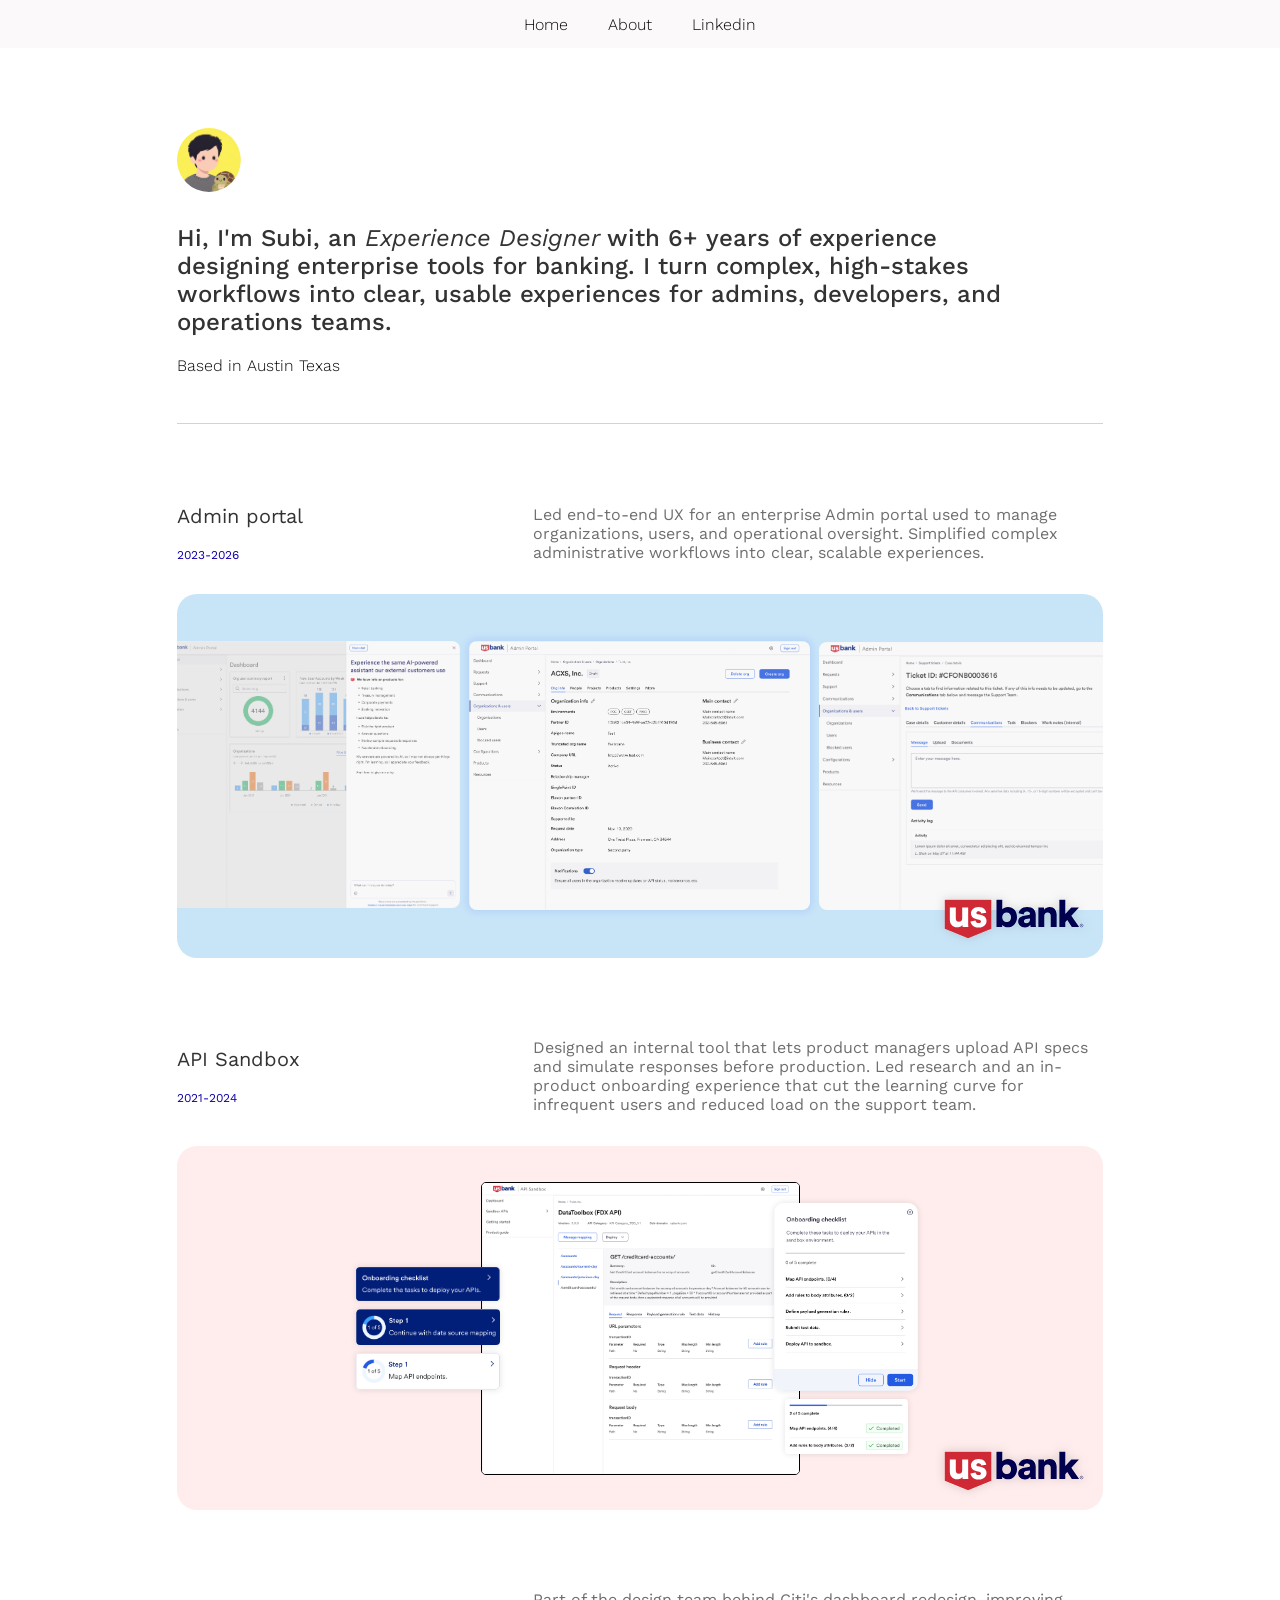
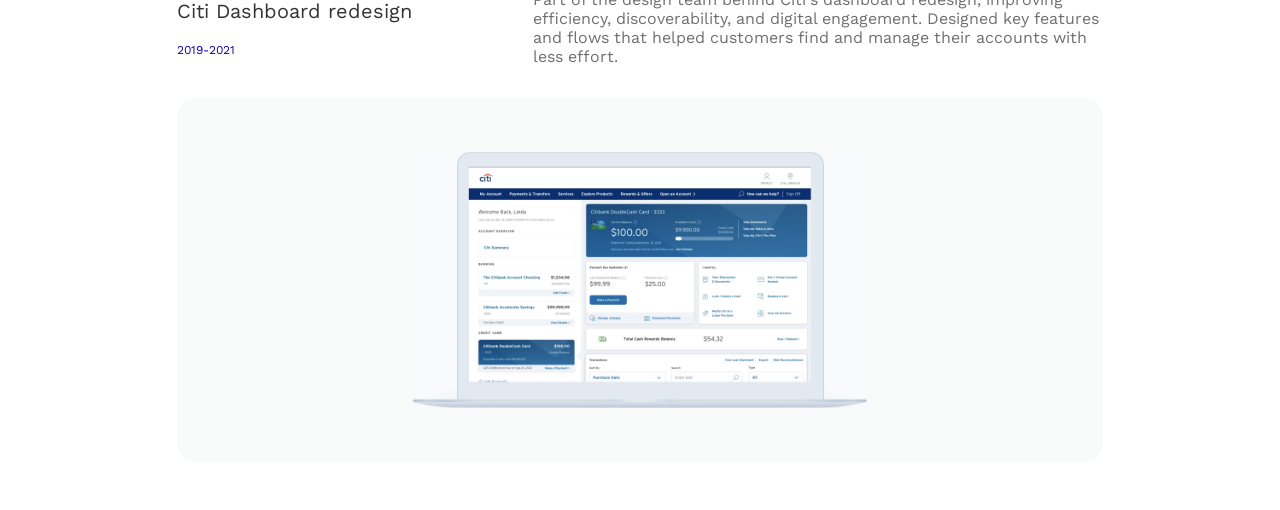
==== index.html @ 7d5cd1f2 "Build homepage from Figma design Co-Authored-By: Claude Opus 5.5 <noreply@anthropic.com>" ====
<!doctype html>
<html lang="en">
<head>
  <meta charset="utf-8">
  <meta name="viewport" content="width=device-width, initial-scale=1">
  <title>Subi Amuti — Experience Designer</title>
  <meta name="description" content="Subi Amuti is an Experience Designer with 6+ years of experience designing enterprise tools for banking.">
  <link rel="preconnect" href="https://fonts.googleapis.com">
  <link rel="preconnect" href="https://fonts.gstatic.com" crossorigin>
  <link href="https://fonts.googleapis.com/css2?family=Work+Sans:ital,wght@0,300;0,400;0,500;1,400&display=swap" rel="stylesheet">
  <link rel="stylesheet" href="css/styles.css">
</head>
<body>
  <nav class="site-nav">
    <a href="index.html" aria-current="page">Home</a>
    <a href="#">About</a>
    <a href="#" target="_blank" rel="noopener">Linkedin</a>
  </nav>

  <main class="container home">
    <header class="intro">
      <div class="avatar">
        <img src="assets/home/avatar.png" alt="Illustrated portrait of Subi">
      </div>
      <h1 class="intro-text">
        Hi, I'm Subi, an <em>Experience Designer</em> with 6+ years of experience designing
        enterprise tools for banking. I turn complex, high-stakes workflows into clear, usable
        experiences for admins, developers, and operations teams.
      </h1>
      <p class="location">Based in Austin Texas</p>
    </header>

    <section class="projects" aria-label="Selected work">
      <a class="project" href="admin-portal.html">
        <div class="project-head">
          <div>
            <h2 class="project-title">Admin portal</h2>
            <p class="project-years">2023-2026</p>
          </div>
          <p class="project-desc">
            Led end-to-end UX for an enterprise Admin portal used to manage organizations, users,
            and operational oversight. Simplified complex administrative workflows into clear,
            scalable experiences.
          </p>
        </div>
        <div class="card card--blue">
          <div class="shot shot--glow" style="--x:292; --y:47; --w:341; --h:269; border-radius:8px">
            <img src="assets/home/admin-1.png" alt="" style="left:0; top:-0.34%; width:100%; height:100.37%">
          </div>
          <div class="shot" style="--x:642; --y:48; --w:284; --h:268; border-radius:8px 0 0 8px">
            <img src="assets/home/admin-2.png" alt="" style="left:-0.35%; top:-0.38%; width:128.87%; height:100.38%">
          </div>
          <div class="shot" style="--x:0; --y:47; --w:283; --h:267; border-radius:0 8px 8px 0">
            <img src="assets/home/admin-3.png" alt="" style="left:-6.71%; top:-0.46%; width:106.71%; height:101.29%">
          </div>
          <div class="card-tint"></div>
          <img class="card-logo" src="assets/home/usbank-logo.svg" alt="U.S. Bank">
        </div>
      </a>

      <a class="project" href="api-sandbox.html">
        <div class="project-head">
          <div>
            <h2 class="project-title">API Sandbox</h2>
            <p class="project-years">2021-2024</p>
          </div>
          <p class="project-desc">
            Designed an internal tool that lets product managers upload API specs and simulate
            responses before production. Led research and an in-product onboarding experience that
            cut the learning curve for infrequent users and reduced load on the support team.
          </p>
        </div>
        <div class="card card--pink">
          <div class="shot" style="--x:304; --y:36; --w:319; --h:293; border:1px solid #000; border-radius:5px">
            <img src="assets/home/sandbox-main.png" alt="" style="left:-0.13%; top:-0.28%; width:100.13%; height:100.21%">
          </div>
          <div class="shot shot--soft" style="--x:597; --y:57; --w:144; --h:188; border-radius:10px">
            <img src="assets/home/sandbox-checklist.png" alt="" style="left:-2.19%; top:-1.34%; width:104.17%; height:103.02%">
          </div>
          <div class="shot shot--soft" style="--x:179; --y:121; --w:144; --h:34; border-radius:3px">
            <img src="assets/home/sandbox-chip-1.png" alt="" style="left:-4.14%; top:-23.87%; width:107.21%; height:138.71%">
          </div>
          <div class="shot shot--soft" style="--x:179; --y:207; --w:144; --h:37; border-radius:4px">
            <img src="assets/home/sandbox-chip-3.png" alt="" style="left:-3.2%; top:-17.76%; width:107.47%; height:135.05%">
          </div>
          <div class="shot shot--soft" style="--x:608; --y:253; --w:123; --h:55; border-radius:4px">
            <img src="assets/home/sandbox-toast.png" alt="" style="left:-2.56%; top:-3.99%; width:103.97%; height:108.55%">
          </div>
          <div class="shot shot--soft" style="--x:179; --y:163; --w:144; --h:36; border-radius:4px">
            <img src="assets/home/sandbox-chip-2.png" alt="" style="left:-3.47%; top:-17%; width:104.21%; height:133.5%">
          </div>
          <img class="card-logo" src="assets/home/usbank-logo.svg" alt="U.S. Bank">
        </div>
      </a>

      <article class="project">
        <div class="project-head">
          <div>
            <h2 class="project-title">Citi Dashboard redesign</h2>
            <p class="project-years">2019-2021</p>
          </div>
          <p class="project-desc">
            Part of the design team behind Citi's dashboard redesign, improving efficiency,
            discoverability, and digital engagement. Designed key features and flows that helped
            customers find and manage their accounts with less effort.
          </p>
        </div>
        <div class="card card--mint">
          <div class="shot" style="--x:235; --y:54; --w:456; --h:256">
            <img src="assets/home/citi.png" alt="" style="left:-6.73%; top:-29%; width:112.34%; height:154%">
          </div>
        </div>
      </article>
    </section>
  </main>
</body>
</html>
---- css/styles.css ----
/* Design tokens from Figma */
:root {
  --text-strong: #333333;
  --text: #0a0a0a;
  --text-muted: #6f6f6f;
  --accent: #1100a8;
  --divider: #d3d3d3;
  --nav-bg: #fbf9f9;
  --bg: #ffffff;
  --content-width: 926px;
  --font: "Work Sans", system-ui, sans-serif;
}

*,
*::before,
*::after { box-sizing: border-box; }

body {
  margin: 0;
  background: var(--bg);
  color: var(--text);
  font-family: var(--font);
  -webkit-font-smoothing: antialiased;
}

h1, h2, p { margin: 0; }
img { display: block; }

/* Navigation */
.site-nav {
  display: flex;
  justify-content: center;
  align-items: center;
  gap: 40px;
  height: 48px;
  background: var(--nav-bg);
}

.site-nav a {
  color: var(--text);
  font-weight: 300;
  font-size: 16px;
  text-decoration: none;
}

.site-nav a:hover { text-decoration: underline; }

/* Layout */
.container {
  max-width: calc(var(--content-width) + 48px);
  margin: 0 auto;
  padding: 80px 24px 48px;
}

/* Intro */
.intro {
  padding-bottom: 48px;
  border-bottom: 1px solid var(--divider);
}

.avatar {
  width: 64px;
  height: 64px;
  border-radius: 50%;
  overflow: hidden;
  margin-bottom: 32px;
}

.avatar img {
  width: 75.97px;
  height: 75.97px;
  margin: -5.84px;
  object-fit: cover;
}

.intro-text {
  max-width: 878px;
  color: var(--text-strong);
  font-size: 24px;
  font-weight: 500;
  line-height: normal;
}

.intro-text em {
  font-weight: 400;
  font-style: italic;
}

.location {
  margin-top: 20px;
  font-size: 16px;
  font-weight: 300;
}

/* Projects */
.projects {
  display: flex;
  flex-direction: column;
  gap: 80px;
  margin-top: 80px;
}

.project {
  display: flex;
  flex-direction: column;
  gap: 32px;
  color: inherit;
  text-decoration: none;
}

.project-head {
  display: grid;
  grid-template-columns: 1fr minmax(0, 570px);
  align-items: center;
  gap: 24px;
}

.project-title {
  color: var(--text-strong);
  font-size: 20px;
  font-weight: 400;
}

.project-years {
  margin-top: 20px;
  color: var(--accent);
  font-size: 12px;
}

.project-desc {
  color: var(--text-muted);
  font-size: 16px;
}

/* Project cards: children are placed in Figma's 926×364 coordinates
   and scaled as percentages, so the collage keeps its shape at any width. */
.card {
  position: relative;
  aspect-ratio: 926 / 364;
  border-radius: 20px;
  overflow: hidden;
}

.card--blue { background: #c3e7ff; }
.card--pink { background: #ffecec; }
.card--mint { background: #f8fbf9; }

.shot {
  position: absolute;
  left: calc(var(--x) / 926 * 100%);
  top: calc(var(--y) / 364 * 100%);
  width: calc(var(--w) / 926 * 100%);
  height: calc(var(--h) / 364 * 100%);
  overflow: hidden;
}

.shot img {
  position: absolute;
  max-width: none;
}

.shot--glow { box-shadow: 0 0 7.8px 3px rgba(107, 151, 254, 0.25); }
.shot--soft { box-shadow: 0 0 6.5px rgba(0, 0, 0, 0.11); }

.card-tint {
  position: absolute;
  inset: 0;
  background: rgba(221, 221, 221, 0.2);
}

/* The logo SVG includes its drop-shadow padding (157.4×57.4 around a 138×38 mark) */
.card-logo {
  position: absolute;
  right: calc(10.3 / 926 * 100%);
  bottom: calc(10.3 / 364 * 100%);
  width: calc(157.4 / 926 * 100%);
  height: auto;
}

a.project .card { transition: transform 0.2s ease, box-shadow 0.2s ease; }
a.project:hover .card {
  transform: translateY(-4px);
  box-shadow: 0 8px 24px rgba(0, 0, 0, 0.08);
}
a.project:hover .project-title { text-decoration: underline; }

/* Phones and small tablets */
@media (max-width: 760px) {
  .container { padding: 48px 16px 40px; }
  .intro-text { font-size: 20px; }
  .projects { gap: 56px; margin-top: 48px; }
  .project { gap: 20px; }
  .project-head { grid-template-columns: 1fr; gap: 12px; }
  .project-years { margin-top: 8px; }
  .card { border-radius: 12px; }
}
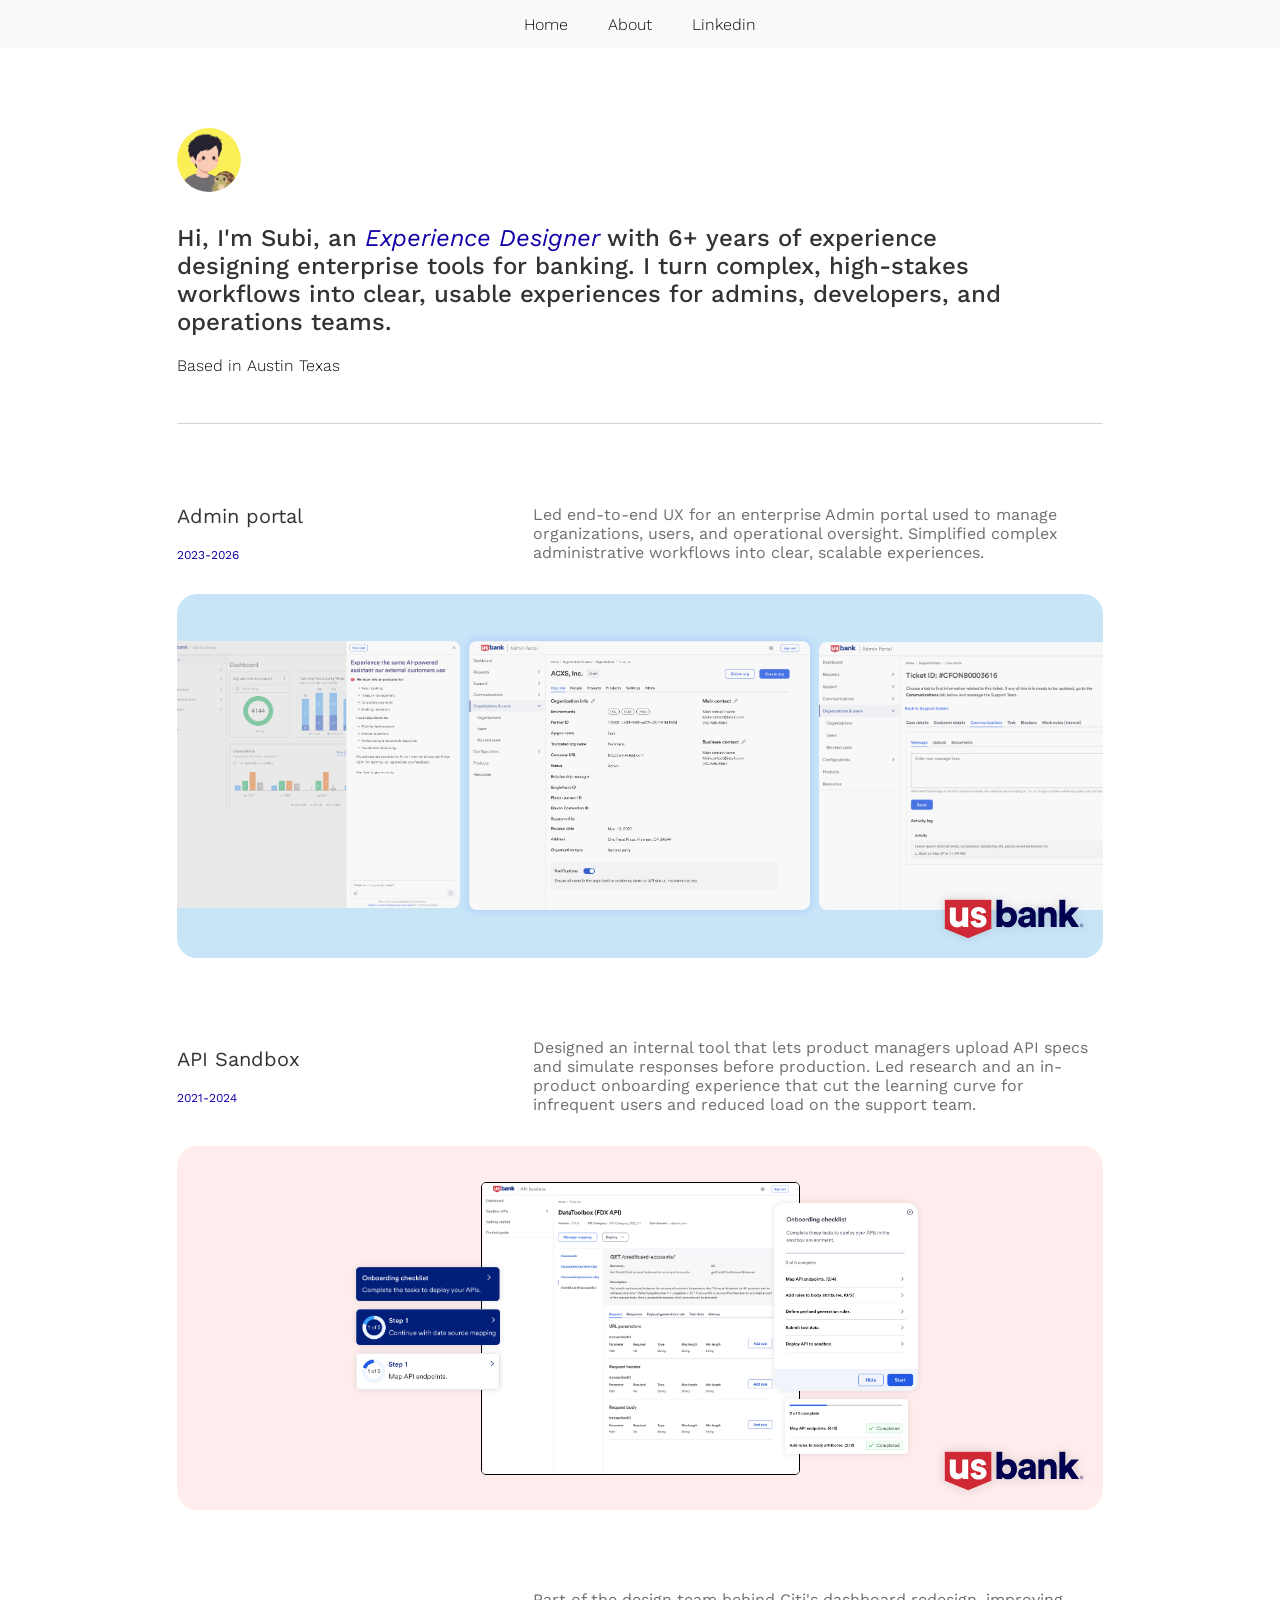
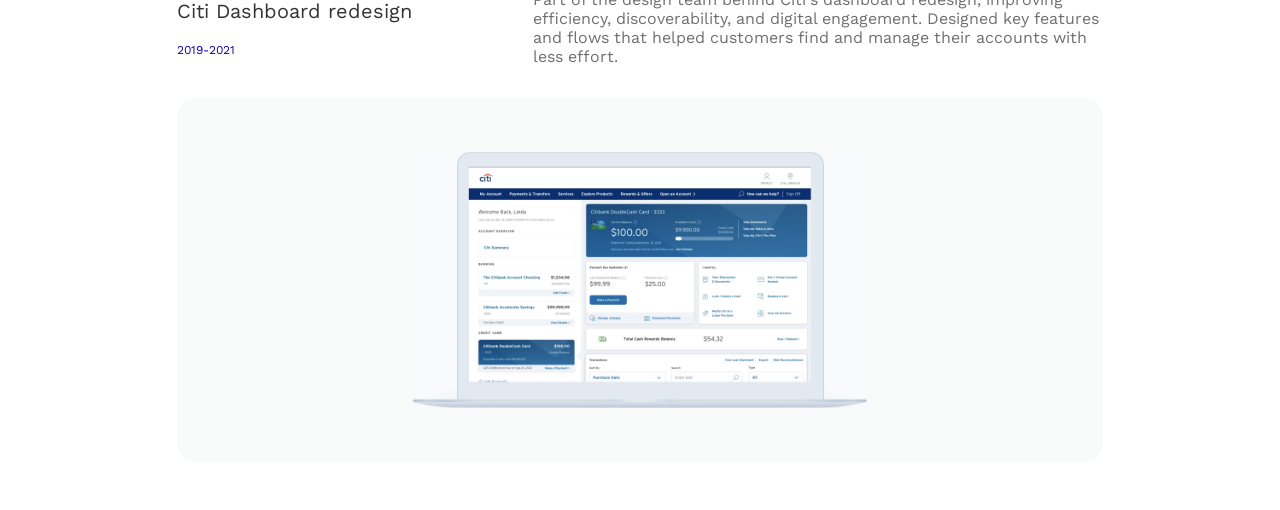
==== commit 16671d23: "Add card hover zoom, WIP bubble on Citi card, rotating headline title Co-Authored-By: Claude Opus 5." ====
--- a/index.html
+++ b/index.html
@@ -23,7 +23,9 @@
         <img src="assets/home/avatar.png" alt="Illustrated portrait of Subi">
       </div>
       <h1 class="intro-text">
-        Hi, I'm Subi, an <em>Experience Designer</em> with 6+ years of experience designing
+        Hi, I'm Subi,
+        <span class="role-rotator" data-roles="an Experience Designer|a Product Designer|a Whatever Designer"><span class="role-text">an <em>Experience Designer</em></span></span>
+        with 6+ years of experience designing
         enterprise tools for banking. I turn complex, high-stakes workflows into clear, usable
         experiences for admins, developers, and operations teams.
       </h1>
@@ -44,16 +46,18 @@
           </p>
         </div>
         <div class="card card--blue">
-          <div class="shot shot--glow" style="--x:292; --y:47; --w:341; --h:269; border-radius:8px">
-            <img src="assets/home/admin-1.png" alt="" style="left:0; top:-0.34%; width:100%; height:100.37%">
+          <div class="card-media">
+            <div class="shot shot--glow" style="--x:292; --y:47; --w:341; --h:269; border-radius:8px">
+              <img src="assets/home/admin-1.png" alt="" style="left:0; top:-0.34%; width:100%; height:100.37%">
+            </div>
+            <div class="shot" style="--x:642; --y:48; --w:284; --h:268; border-radius:8px 0 0 8px">
+              <img src="assets/home/admin-2.png" alt="" style="left:-0.35%; top:-0.38%; width:128.87%; height:100.38%">
+            </div>
+            <div class="shot" style="--x:0; --y:47; --w:283; --h:267; border-radius:0 8px 8px 0">
+              <img src="assets/home/admin-3.png" alt="" style="left:-6.71%; top:-0.46%; width:106.71%; height:101.29%">
+            </div>
+            <div class="card-tint"></div>
           </div>
-          <div class="shot" style="--x:642; --y:48; --w:284; --h:268; border-radius:8px 0 0 8px">
-            <img src="assets/home/admin-2.png" alt="" style="left:-0.35%; top:-0.38%; width:128.87%; height:100.38%">
-          </div>
-          <div class="shot" style="--x:0; --y:47; --w:283; --h:267; border-radius:0 8px 8px 0">
-            <img src="assets/home/admin-3.png" alt="" style="left:-6.71%; top:-0.46%; width:106.71%; height:101.29%">
-          </div>
-          <div class="card-tint"></div>
           <img class="card-logo" src="assets/home/usbank-logo.svg" alt="U.S. Bank">
         </div>
       </a>
@@ -71,33 +75,39 @@
           </p>
         </div>
         <div class="card card--pink">
-          <div class="shot" style="--x:304; --y:36; --w:319; --h:293; border:1px solid #000; border-radius:5px">
-            <img src="assets/home/sandbox-main.png" alt="" style="left:-0.13%; top:-0.28%; width:100.13%; height:100.21%">
-          </div>
-          <div class="shot shot--soft" style="--x:597; --y:57; --w:144; --h:188; border-radius:10px">
-            <img src="assets/home/sandbox-checklist.png" alt="" style="left:-2.19%; top:-1.34%; width:104.17%; height:103.02%">
-          </div>
-          <div class="shot shot--soft" style="--x:179; --y:121; --w:144; --h:34; border-radius:3px">
-            <img src="assets/home/sandbox-chip-1.png" alt="" style="left:-4.14%; top:-23.87%; width:107.21%; height:138.71%">
-          </div>
-          <div class="shot shot--soft" style="--x:179; --y:207; --w:144; --h:37; border-radius:4px">
-            <img src="assets/home/sandbox-chip-3.png" alt="" style="left:-3.2%; top:-17.76%; width:107.47%; height:135.05%">
-          </div>
-          <div class="shot shot--soft" style="--x:608; --y:253; --w:123; --h:55; border-radius:4px">
-            <img src="assets/home/sandbox-toast.png" alt="" style="left:-2.56%; top:-3.99%; width:103.97%; height:108.55%">
-          </div>
-          <div class="shot shot--soft" style="--x:179; --y:163; --w:144; --h:36; border-radius:4px">
-            <img src="assets/home/sandbox-chip-2.png" alt="" style="left:-3.47%; top:-17%; width:104.21%; height:133.5%">
+          <div class="card-media">
+            <div class="shot" style="--x:304; --y:36; --w:319; --h:293; border:1px solid #000; border-radius:5px">
+              <img src="assets/home/sandbox-main.png" alt="" style="left:-0.13%; top:-0.28%; width:100.13%; height:100.21%">
+            </div>
+            <div class="shot shot--soft" style="--x:597; --y:57; --w:144; --h:188; border-radius:10px">
+              <img src="assets/home/sandbox-checklist.png" alt="" style="left:-2.19%; top:-1.34%; width:104.17%; height:103.02%">
+            </div>
+            <div class="shot shot--soft" style="--x:179; --y:121; --w:144; --h:34; border-radius:3px">
+              <img src="assets/home/sandbox-chip-1.png" alt="" style="left:-4.14%; top:-23.87%; width:107.21%; height:138.71%">
+            </div>
+            <div class="shot shot--soft" style="--x:179; --y:207; --w:144; --h:37; border-radius:4px">
+              <img src="assets/home/sandbox-chip-3.png" alt="" style="left:-3.2%; top:-17.76%; width:107.47%; height:135.05%">
+            </div>
+            <div class="shot shot--soft" style="--x:608; --y:253; --w:123; --h:55; border-radius:4px">
+              <img src="assets/home/sandbox-toast.png" alt="" style="left:-2.56%; top:-3.99%; width:103.97%; height:108.55%">
+            </div>
+            <div class="shot shot--soft" style="--x:179; --y:163; --w:144; --h:36; border-radius:4px">
+              <img src="assets/home/sandbox-chip-2.png" alt="" style="left:-3.47%; top:-17%; width:104.21%; height:133.5%">
+            </div>
           </div>
           <img class="card-logo" src="assets/home/usbank-logo.svg" alt="U.S. Bank">
         </div>
       </a>
 
-      <article class="project">
+      <article class="project project--wip" tabindex="0" aria-describedby="wip-message">
         <div class="project-head">
-          <div>
+          <div class="project-meta">
             <h2 class="project-title">Citi Dashboard redesign</h2>
             <p class="project-years">2019-2021</p>
+            <div class="wip-bubble" id="wip-message" role="status">
+              <span class="wip-bubble-ghost" aria-hidden="true">The full case study isn’t available. I’d be happy to walk you through the project in a conversation.</span>
+              <span class="wip-bubble-text"></span>
+            </div>
           </div>
           <p class="project-desc">
             Part of the design team behind Citi's dashboard redesign, improving efficiency,
@@ -106,12 +116,16 @@
           </p>
         </div>
         <div class="card card--mint">
-          <div class="shot" style="--x:235; --y:54; --w:456; --h:256">
-            <img src="assets/home/citi.png" alt="" style="left:-6.73%; top:-29%; width:112.34%; height:154%">
+          <div class="card-media">
+            <div class="shot" style="--x:235; --y:54; --w:456; --h:256">
+              <img src="assets/home/citi.png" alt="" style="left:-6.73%; top:-29%; width:112.34%; height:154%">
+            </div>
           </div>
         </div>
       </article>
     </section>
   </main>
+
+  <script src="js/main.js"></script>
 </body>
 </html>
--- a/css/styles.css
+++ b/css/styles.css
@@ -6,6 +6,7 @@
   --accent: #1100a8;
   --divider: #d3d3d3;
   --nav-bg: #fbf9f9;
+  --imessage-blue: #0b84fe;
   --bg: #ffffff;
   --content-width: 926px;
   --font: "Work Sans", system-ui, sans-serif;
@@ -86,6 +87,32 @@
   font-style: italic;
 }
 
+/* Rotating job title in the headline */
+.role-rotator {
+  display: inline-block;
+  white-space: nowrap;
+  vertical-align: bottom;
+  transition: width 0.4s ease;
+}
+
+.role-text {
+  display: inline-block;
+  transition: transform 0.3s ease, opacity 0.3s ease;
+}
+
+.role-text em { color: var(--accent); }
+
+.role-text.is-leaving {
+  opacity: 0;
+  transform: translateY(-0.5em);
+}
+
+.role-text.is-entering {
+  opacity: 0;
+  transform: translateY(0.5em);
+  transition: none;
+}
+
 .location {
   margin-top: 20px;
   font-size: 16px;
@@ -177,12 +204,97 @@
   height: auto;
 }
 
-a.project .card { transition: transform 0.2s ease, box-shadow 0.2s ease; }
-a.project:hover .card {
-  transform: translateY(-4px);
-  box-shadow: 0 8px 24px rgba(0, 0, 0, 0.08);
-}
+.card-media {
+  position: absolute;
+  inset: 0;
+}
+
+/* Hover: zoom the thumbnail slightly inside the card */
+a.project .card-media { transition: transform 0.4s ease; }
+a.project:hover .card-media,
+a.project:focus-visible .card-media { transform: scale(1.04); }
 a.project:hover .project-title { text-decoration: underline; }
+
+/* Work-in-progress card: iOS-style message bubble with a typewriter effect */
+.project--wip { cursor: pointer; }
+.project--wip:focus-visible { outline: none; }
+.project--wip:focus-visible .card { outline: 2px solid var(--imessage-blue); outline-offset: 4px; }
+
+.project-meta { position: relative; }
+
+/* Floats just below the year, so it doesn't push the layout around */
+.wip-bubble {
+  position: absolute;
+  z-index: 2;
+  left: 0;
+  top: calc(100% + 12px);
+  display: grid;
+  width: max-content;
+  max-width: 260px;
+  padding: 10px 16px;
+  border-radius: 20px;
+  background: var(--imessage-blue);
+  color: #fff;
+  font-size: 16px;
+  line-height: 1.35;
+  opacity: 0;
+  transform: scale(0.6);
+  transform-origin: 0 0;
+  transition: opacity 0.2s ease, transform 0.35s cubic-bezier(0.34, 1.56, 0.64, 1);
+  pointer-events: none;
+}
+
+.project--wip.is-open .wip-bubble {
+  opacity: 1;
+  transform: scale(1);
+}
+
+/* iMessage tail: a blue curve, then a card-colored curve that carves it */
+.wip-bubble::before,
+.wip-bubble::after {
+  content: "";
+  position: absolute;
+  bottom: 0;
+  height: 20px;
+}
+
+.wip-bubble::before {
+  left: -7px;
+  width: 20px;
+  background: var(--imessage-blue);
+  border-bottom-right-radius: 16px 14px;
+}
+
+.wip-bubble::after {
+  left: -26px;
+  width: 26px;
+  background: var(--bg);
+  border-bottom-right-radius: 10px;
+}
+
+/* Ghost text reserves the final size so the bubble doesn't grow while typing */
+.wip-bubble-ghost,
+.wip-bubble-text { grid-area: 1 / 1; }
+.wip-bubble-ghost { visibility: hidden; }
+
+.wip-bubble-text.is-typing::after {
+  content: "";
+  display: inline-block;
+  width: 2px;
+  height: 1.1em;
+  margin-left: 2px;
+  vertical-align: text-bottom;
+  background: currentColor;
+  animation: caret-blink 0.8s steps(1) infinite;
+}
+
+@keyframes caret-blink {
+  50% { opacity: 0; }
+}
+
+@media (prefers-reduced-motion: reduce) {
+  .wip-bubble { transition: opacity 0.2s ease; }
+}
 
 /* Phones and small tablets */
 @media (max-width: 760px) {
@@ -193,4 +305,19 @@
   .project-head { grid-template-columns: 1fr; gap: 12px; }
   .project-years { margin-top: 8px; }
   .card { border-radius: 12px; }
-}
+  /* Single-column layout: open the bubble in place instead of covering the description */
+  .wip-bubble {
+    position: relative;
+    top: auto;
+    max-height: 0;
+    padding: 0 14px;
+    font-size: 14px;
+    transition: opacity 0.2s ease, transform 0.35s cubic-bezier(0.34, 1.56, 0.64, 1),
+      max-height 0.3s ease, margin 0.3s ease, padding 0.3s ease;
+  }
+  .project--wip.is-open .wip-bubble {
+    max-height: 160px;
+    margin-top: 12px;
+    padding: 8px 14px;
+  }
+}
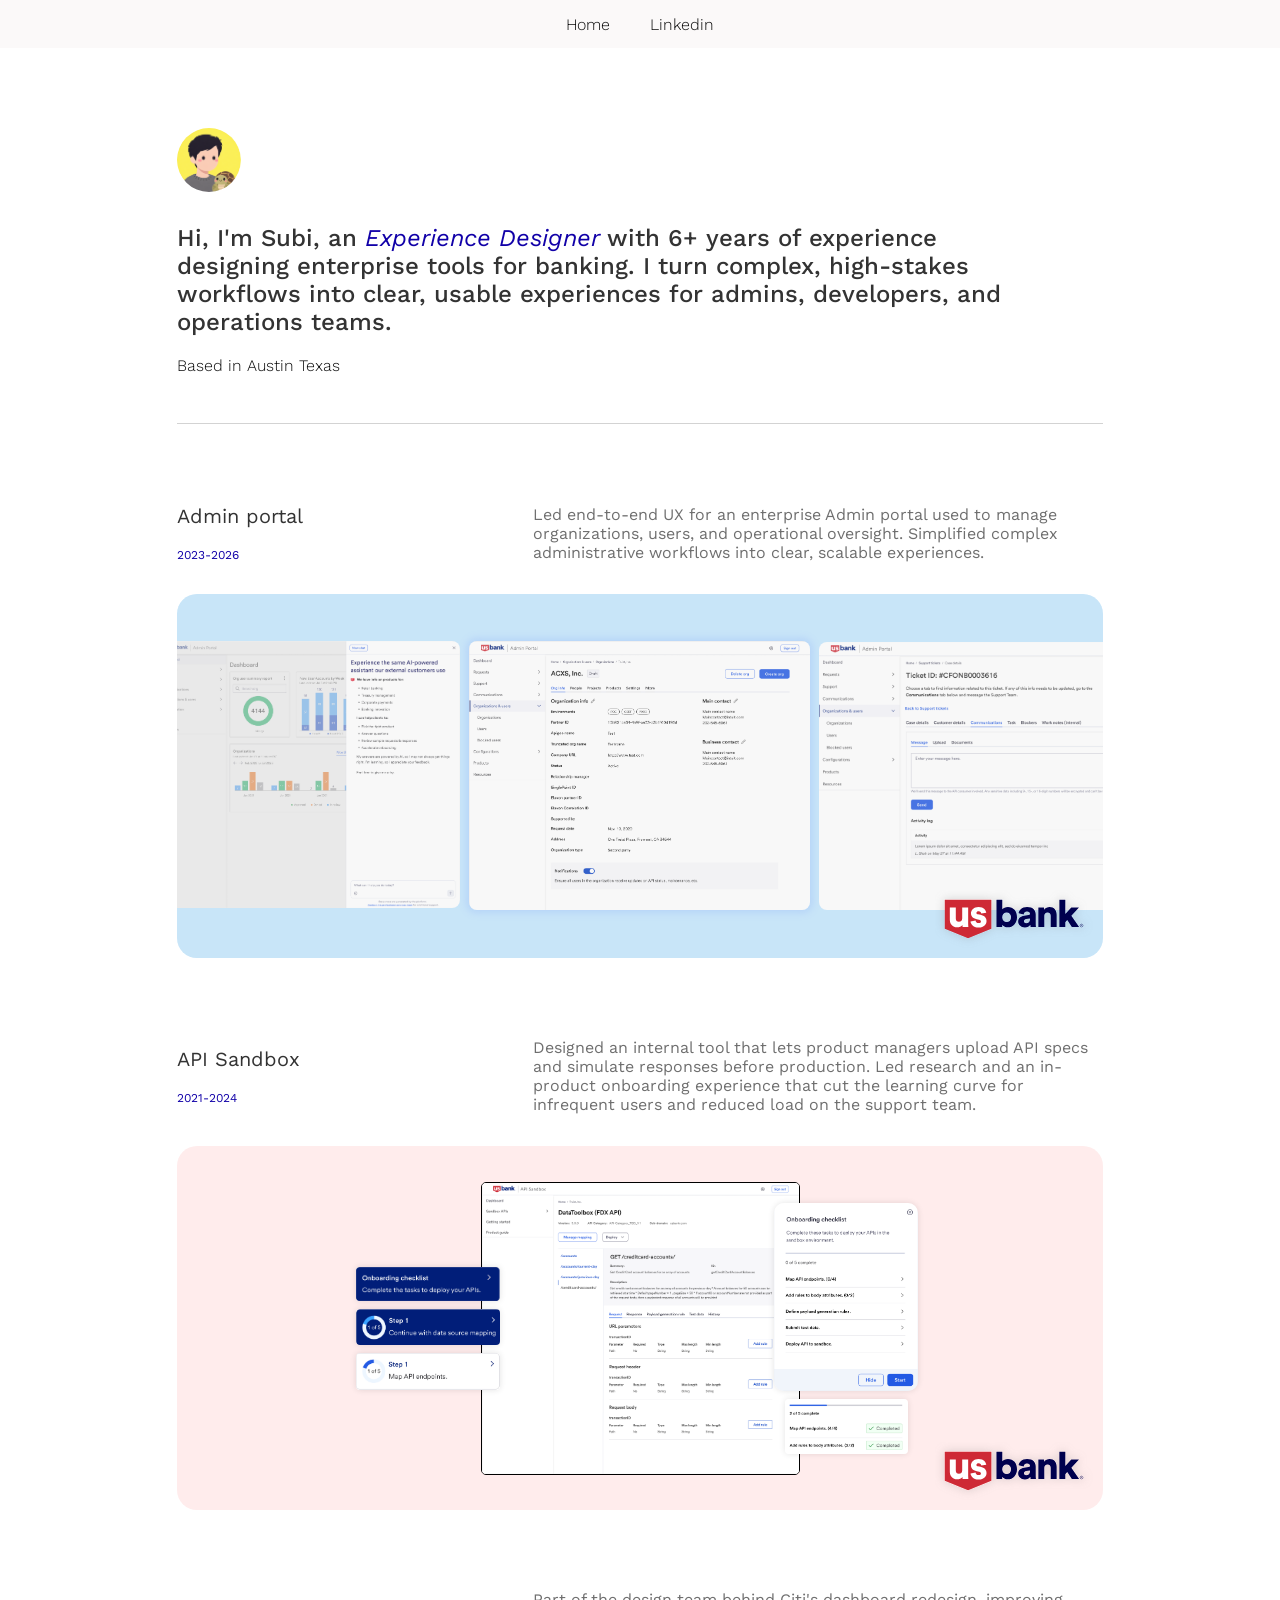
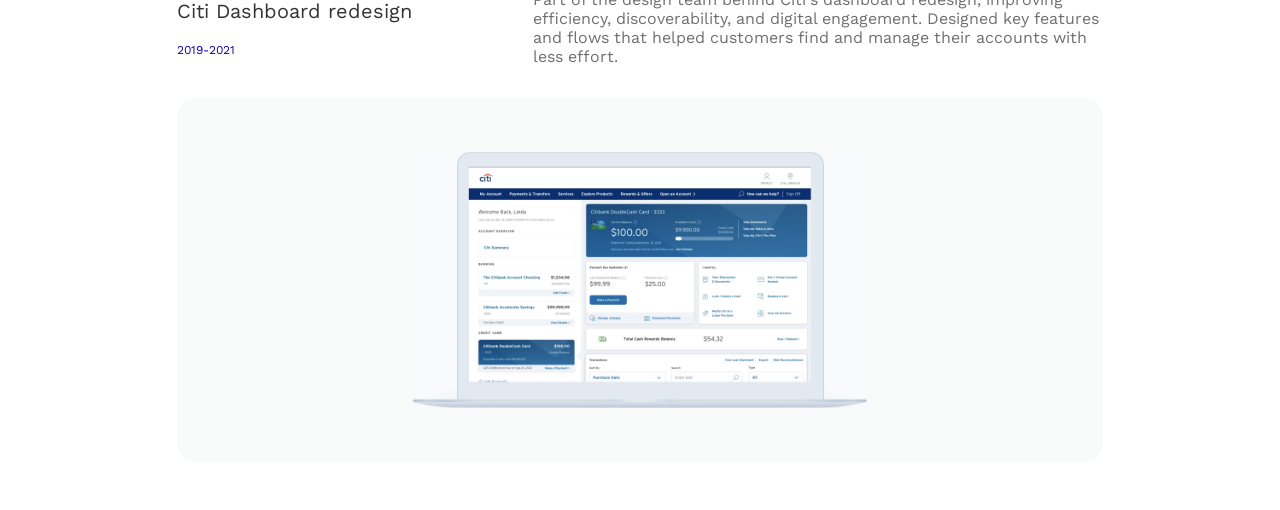
==== commit 4560d8e7: "Add API Sandbox case study, LinkedIn link; remove About link for now Co-Authored-By: Claude Opus 5.5" ====
--- a/index.html
+++ b/index.html
@@ -13,8 +13,7 @@
 <body>
   <nav class="site-nav">
     <a href="index.html" aria-current="page">Home</a>
-    <a href="#">About</a>
-    <a href="#" target="_blank" rel="noopener">Linkedin</a>
+    <a href="https://www.linkedin.com/in/amuti-subi-407277165" target="_blank" rel="noopener">Linkedin</a>
   </nav>
 
   <main class="container home">
--- a/css/styles.css
+++ b/css/styles.css
@@ -296,9 +296,303 @@
   .wip-bubble { transition: opacity 0.2s ease; }
 }
 
+/* ---------- Case study pages ---------- */
+.case { padding-bottom: 216px; }
+
+.case-nav {
+  display: flex;
+  justify-content: space-between;
+  margin-bottom: 40px;
+}
+
+.case-nav a {
+  display: inline-flex;
+  align-items: center;
+  gap: 12px;
+  color: var(--accent);
+  font-size: 16px;
+  text-decoration: none;
+}
+
+.case-nav a:hover { text-decoration: underline; }
+.case-nav img.flip { transform: scaleX(-1); }
+
+/* Info notice (blue bar on top) */
+.notice {
+  display: flex;
+  gap: 12px;
+  align-items: flex-start;
+  padding: 20px 20px 17px 16px;
+  border: 1px solid #aad2ff;
+  border-top: 0;
+  border-radius: 4px;
+  background: #eef6ff;
+  box-shadow: 0 1px 1.5px rgba(0, 0, 0, 0.12);
+  position: relative;
+  overflow: hidden;
+  margin-bottom: 40px;
+}
+
+.notice::before {
+  content: "";
+  position: absolute;
+  top: 0;
+  left: 0;
+  right: 0;
+  height: 4px;
+  background: #235ae4;
+}
+
+.notice img { flex: none; }
+
+.notice p {
+  color: #2e2e32;
+  font-size: 14px;
+  line-height: 21px;
+}
+
+.case-head .project-title {
+  font-size: 20px;
+  font-weight: 700;
+}
+
+.case-head .project-years { color: var(--text-muted); }
+.case-head strong { color: var(--text); font-weight: 400; }
+
+.case-hero {
+  margin: 40px 0 0;
+}
+
+.case-hero img {
+  width: 100%;
+  aspect-ratio: 926 / 364;
+  object-fit: cover;
+  border-radius: 20px;
+}
+
+.case-hero figcaption {
+  margin-top: 8px;
+  color: var(--text-muted);
+  font-size: 12px;
+  text-align: center;
+}
+
+.case-section { margin-top: 60px; }
+
+.case-section h2 {
+  margin-bottom: 20px;
+  color: var(--text-strong);
+  font-size: 20px;
+  font-weight: 700;
+}
+
+.challenges {
+  margin: 0;
+  padding-left: 24px;
+  color: var(--text-muted);
+  font-size: 16px;
+  line-height: 1.5;
+}
+
+.challenges li + li { margin-top: 12px; }
+
+.challenges strong { color: var(--text); font-weight: 400; }
+
+.features {
+  display: flex;
+  flex-direction: column;
+  gap: 32px;
+}
+
+.feature {
+  display: flex;
+  flex-direction: column;
+  gap: 10px;
+}
+
+.feature h3 {
+  margin: 0;
+  color: var(--text);
+  font-size: 16px;
+  font-weight: 500;
+}
+
+.feature p,
+.case-muted {
+  color: var(--text-muted);
+  font-size: 16px;
+  line-height: 1.5;
+}
+
+.case-contact { font-size: 16px; }
+.case-contact a { color: var(--accent); text-decoration: none; }
+.case-contact a:hover { text-decoration: underline; }
+
+/* Body copy on case study pages */
+.case-text {
+  color: var(--text-muted);
+  font-size: 16px;
+  line-height: 1.5;
+}
+
+.case-text + .case-text { margin-top: 24px; }
+
+.research-steps { margin-top: 40px; gap: 40px; }
+
+/* Browser mockup around a product screenshot */
+.browser-frame {
+  max-width: 850px;
+  margin: 58px auto 0;
+  border-radius: 8px;
+  overflow: hidden;
+  background: #fff;
+  box-shadow: 0 8px 20px rgba(31, 46, 77, 0.18);
+}
+
+.browser-toolbar {
+  position: relative;
+  display: flex;
+  align-items: center;
+  justify-content: center;
+  height: 34px;
+  background: #f2f5fa;
+}
+
+.browser-dots {
+  position: absolute;
+  left: 13px;
+  display: flex;
+  gap: 5px;
+}
+
+.browser-dots i {
+  width: 7.3px;
+  height: 7.3px;
+  border-radius: 50%;
+  background: #ff5e57;
+}
+
+.browser-dots i:nth-child(2) { background: #ffbd2e; }
+.browser-dots i:nth-child(3) { background: #33c75c; }
+
+.browser-address {
+  width: 60%;
+  height: 20.4px;
+  padding-left: 12px;
+  border-radius: 4.86px;
+  background: #fff;
+  color: #596375;
+  font: 7.9px/20.4px Inter, system-ui, sans-serif;
+}
+
+.browser-shot {
+  width: 100%;
+  aspect-ratio: 851 / 462;
+  object-fit: cover;
+  object-position: top;
+}
+
+/* Two-column grid of grey cards */
+.case-section .h2-loose { margin-bottom: 32px; }
+
+.card-grid {
+  display: grid;
+  grid-template-columns: 1fr 1fr;
+  gap: 32px 24px;
+}
+
+.info-card {
+  min-height: 162px;
+  padding: 32px 38px;
+  border-radius: 20px;
+  background: #f7f7f7;
+}
+
+.info-card h3,
+.solution-text h3 {
+  margin: 0 0 16px;
+  color: var(--text);
+  font-size: 16px;
+  font-weight: 500;
+}
+
+.info-card p,
+.solution-text p {
+  max-width: 375px;
+  color: var(--text-muted);
+  font-size: 16px;
+  line-height: 1.5;
+}
+
+/* Captioned images */
+.case-figure {
+  margin: 40px 0 0;
+  display: flex;
+  flex-direction: column;
+  align-items: center;
+  gap: 24px;
+}
+
+.case-figure figcaption {
+  color: var(--text-muted);
+  font-size: 12px;
+  text-align: center;
+}
+
+.case-figure img { width: 100%; height: auto; }
+
+/* Image cropped the same way as in Figma */
+.crop {
+  position: relative;
+  aspect-ratio: var(--ratio);
+  overflow: hidden;
+}
+
+.crop img {
+  position: absolute;
+  max-width: none;
+}
+
+.flow-diagram {
+  max-width: 850px;
+  margin: 32px auto 0;
+}
+
+/* Solution: text on the left, visual on the right */
+.solution-rows {
+  display: flex;
+  flex-direction: column;
+  gap: 48px;
+  margin-top: 60px;
+}
+
+.solution-row {
+  display: grid;
+  grid-template-columns: 1fr 1fr;
+  gap: 24px;
+  align-items: center;
+}
+
+.solution-row .solution-text p { max-width: none; }
+.solution-text p + p { margin-top: 24px; }
+
+.next-up { margin-top: 40px; }
+.next-up p { max-width: none; }
+
+.case-section > .case-contact { margin-top: 40px; }
+
 /* Phones and small tablets */
 @media (max-width: 760px) {
   .container { padding: 48px 16px 40px; }
+  .case { padding-bottom: 96px; }
+  .case-section { margin-top: 48px; }
+  .case-hero img { border-radius: 12px; }
+  .card-grid,
+  .solution-row { grid-template-columns: 1fr; }
+  .card-grid { gap: 16px; }
+  .info-card { min-height: 0; padding: 24px; }
+  .solution-rows { gap: 40px; margin-top: 40px; }
+  .browser-frame { margin-top: 40px; }
   .intro-text { font-size: 20px; }
   .projects { gap: 56px; margin-top: 48px; }
   .project { gap: 20px; }
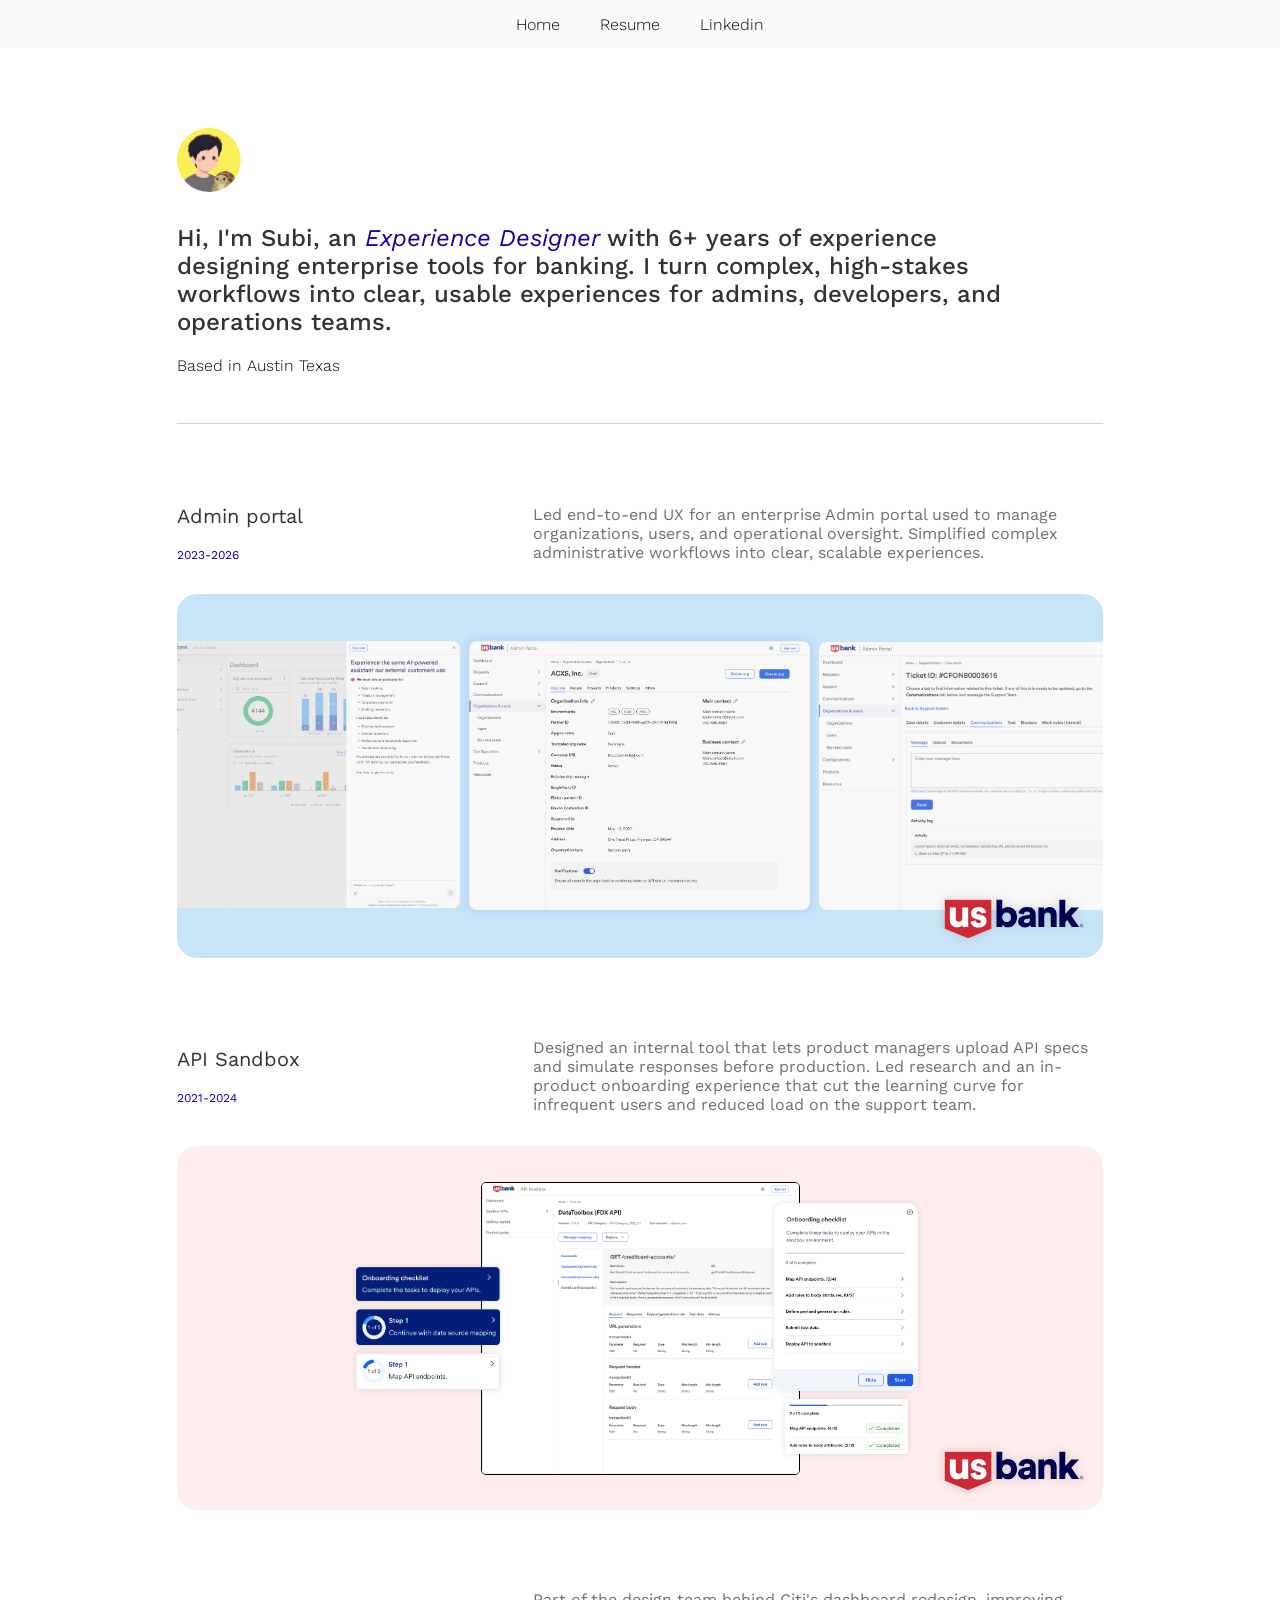
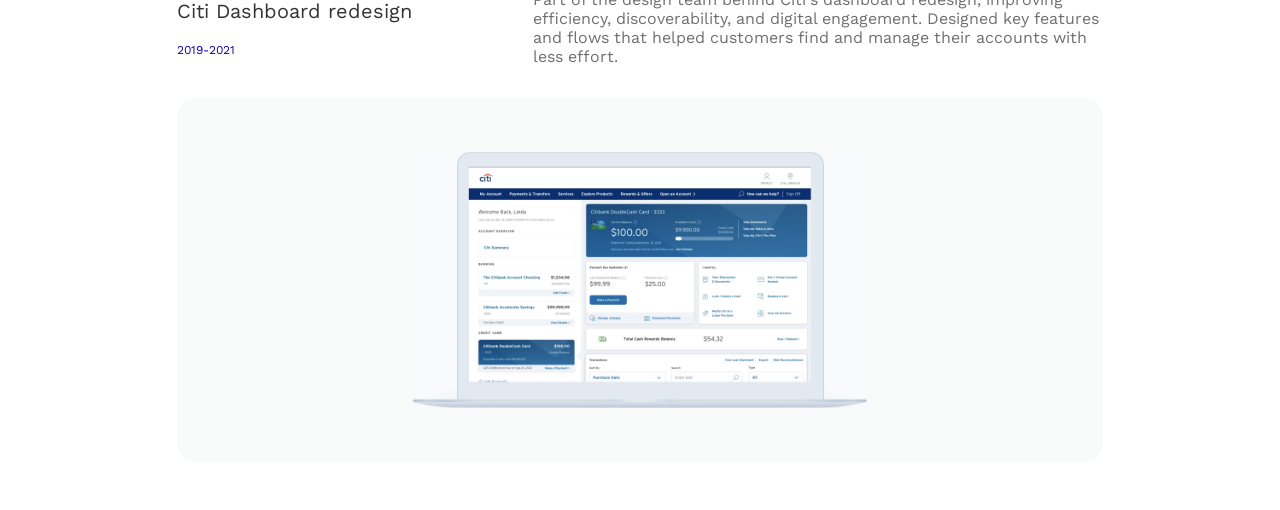
==== commit e55fcddb: "Add Resume link to the top navigation Co-Authored-By: Claude Opus 5.5 <noreply@anthropic.com>" ====
--- a/index.html
+++ b/index.html
@@ -13,6 +13,7 @@
 <body>
   <nav class="site-nav">
     <a href="index.html" aria-current="page">Home</a>
+    <a href="Amuti-Subi-Resume.pdf" target="_blank" rel="noopener">Resume</a>
     <a href="https://www.linkedin.com/in/amuti-subi-407277165" target="_blank" rel="noopener">Linkedin</a>
   </nav>
 
--- a/css/styles.css
+++ b/css/styles.css
@@ -29,6 +29,9 @@
 
 /* Navigation */
 .site-nav {
+  position: sticky;
+  top: 0;
+  z-index: 10;
   display: flex;
   justify-content: center;
   align-items: center;
@@ -60,12 +63,20 @@
 }
 
 .avatar {
+  position: relative;
+  z-index: 3;
   width: 64px;
   height: 64px;
   border-radius: 50%;
   overflow: hidden;
   margin-bottom: 32px;
-}
+  transition: transform 0.35s cubic-bezier(0.34, 1.56, 0.64, 1);
+  touch-action: none;
+  user-select: none;
+  -webkit-user-select: none;
+}
+
+.avatar img { pointer-events: none; }
 
 .avatar img {
   width: 75.97px;
@@ -226,7 +237,7 @@
 .wip-bubble {
   position: absolute;
   z-index: 2;
-  left: 0;
+  left: 24px;
   top: calc(100% + 12px);
   display: grid;
   width: max-content;
@@ -603,6 +614,8 @@
   .wip-bubble {
     position: relative;
     top: auto;
+    left: 0;
+    margin-left: 12px;
     max-height: 0;
     padding: 0 14px;
     font-size: 14px;
